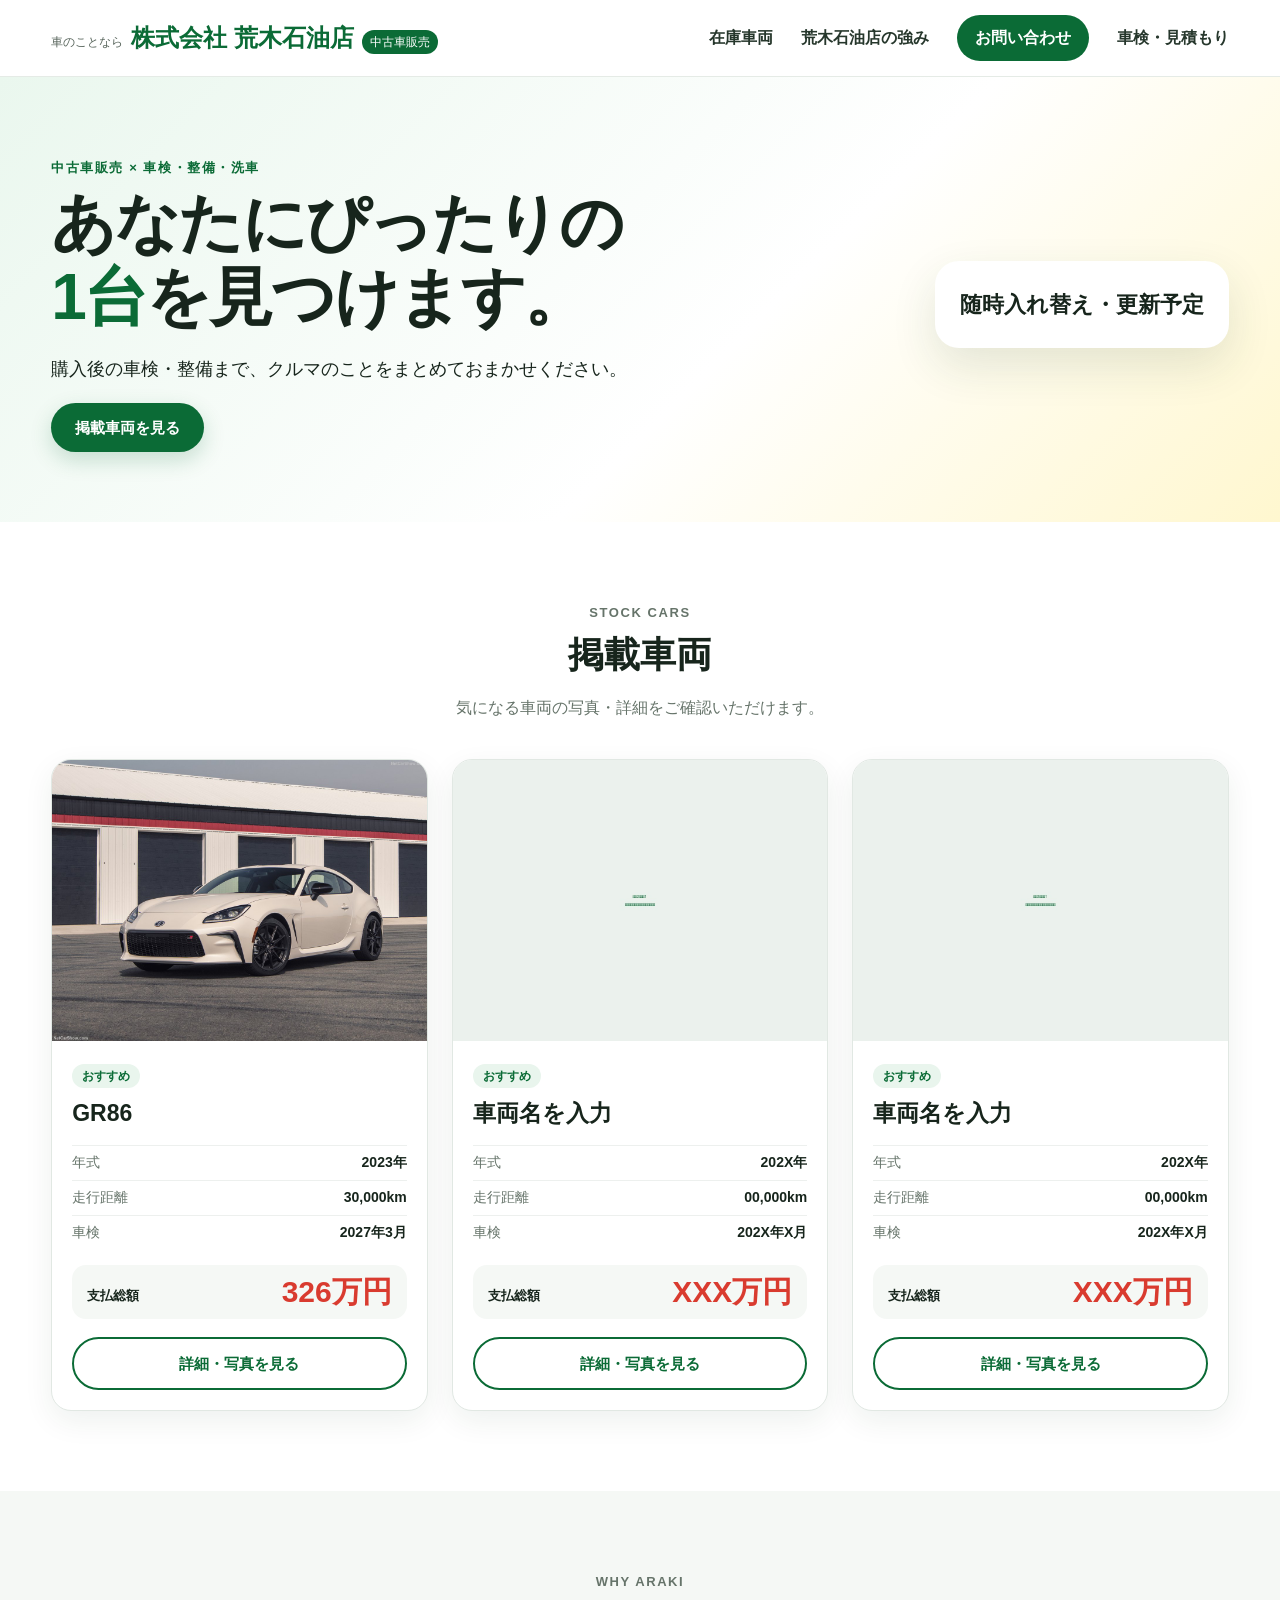
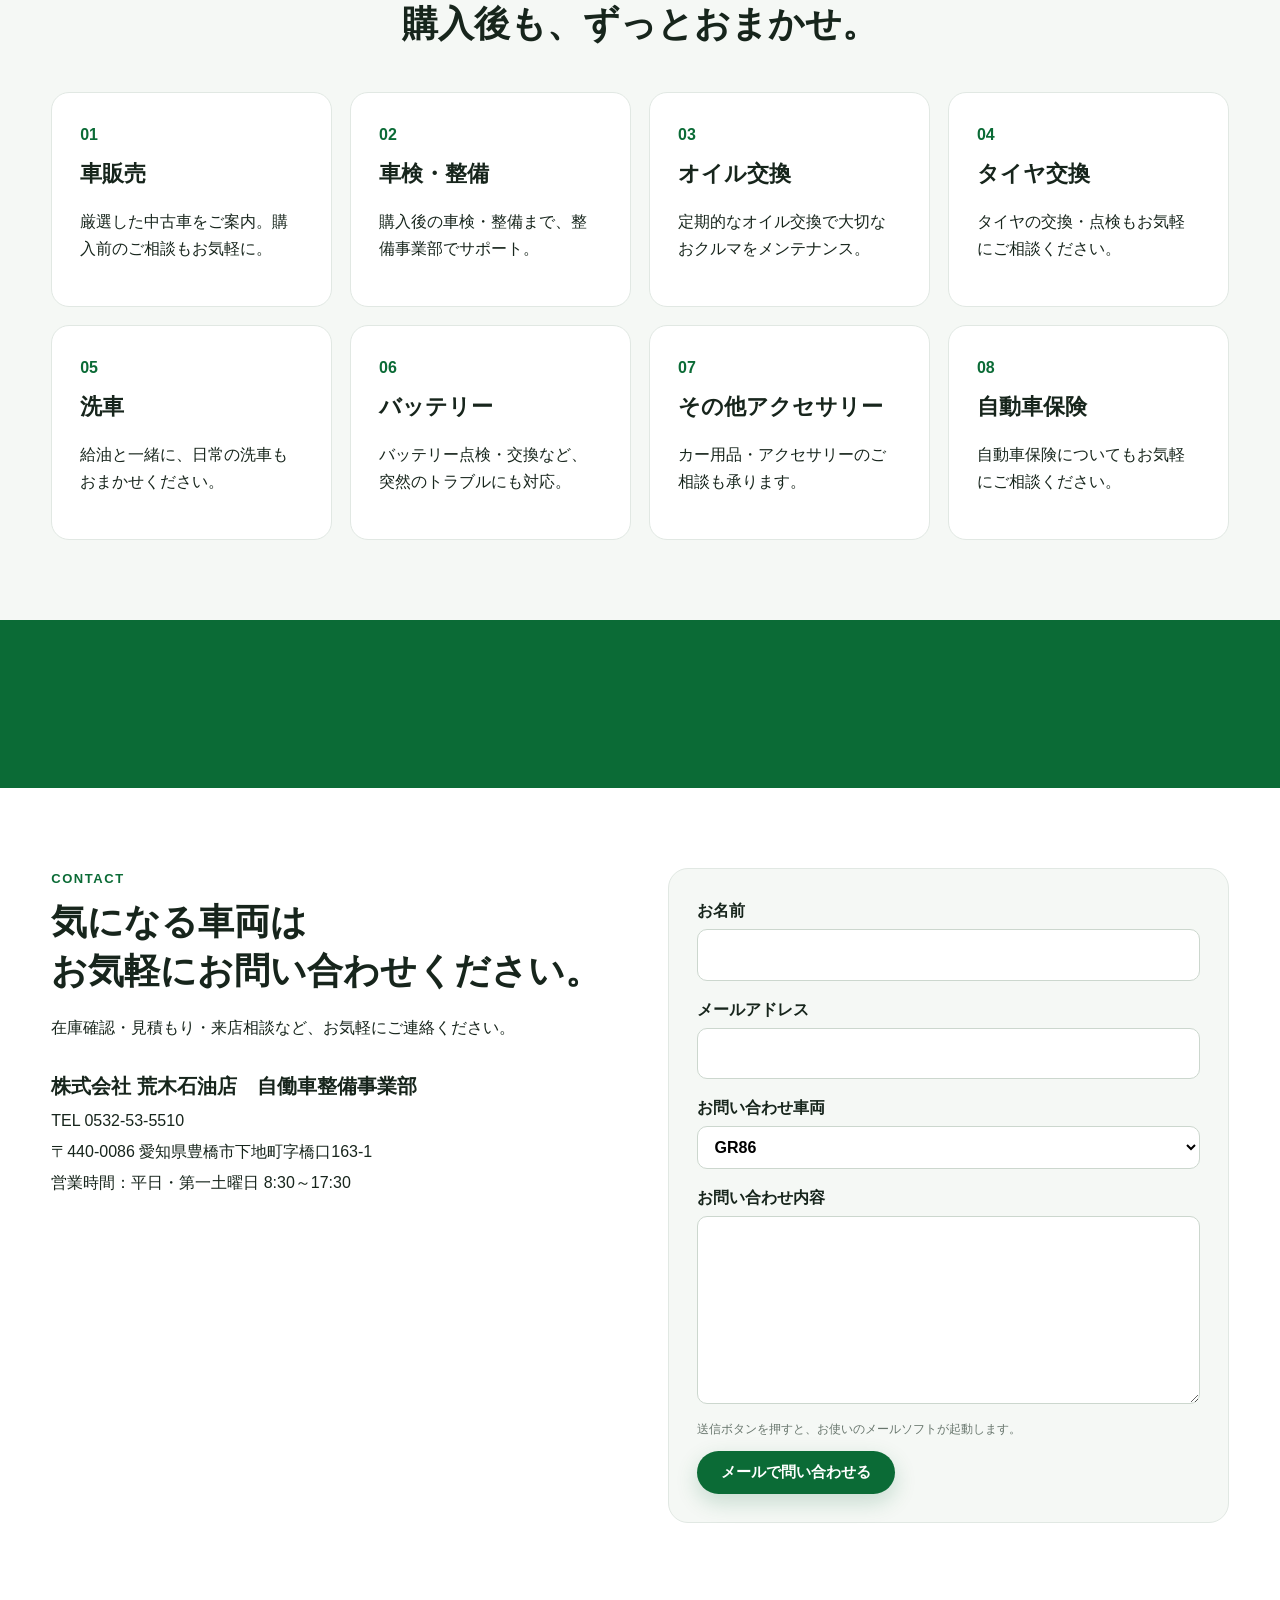
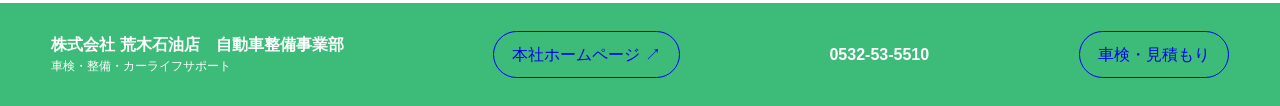
==== index.html @ 1c400ca4 "Add files via upload" ====
<!DOCTYPE html>
<html lang="ja">
<head>
  <meta charset="UTF-8">
  <meta name="viewport" content="width=device-width, initial-scale=1.0">
  <meta name="description" content="株式会社荒木石油店の中古車販売ページ。厳選した中古車を掲載しています。">
  <title>中古車販売｜株式会社荒木石油店</title>
  <link rel="stylesheet" href="style.css">

<style>
/* フッター調整 */
.site-footer .footer-inner {
  display: flex;
  align-items: center;
  justify-content: space-between;
  gap: 24px;
  flex-wrap: wrap;
}
.site-footer .footer-company {
  display: flex;
  flex-direction: column;
  line-height: 1.25;
}
.site-footer .footer-company strong { font-size: 16px; }
.site-footer .footer-company small {
  margin-top: 4px;
  font-size: 12px;
}
.site-footer .footer-link {
  display: inline-flex;
  align-items: center;
  justify-content: center;
  padding: 9px 18px;
  border: 1px solid currentColor;
  border-radius: 999px;
  text-decoration: none;
  white-space: nowrap;
}
.site-footer .footer-tel {
  white-space: nowrap;
  font-weight: 600;
}
@media (max-width: 700px) {
  .site-footer .footer-inner {
    flex-direction: column;
    align-items: stretch;
    text-align: center;
  }
  .site-footer .footer-company { align-items: center; }
  .site-footer .footer-link,
  .site-footer .footer-tel { align-self: center; }
}
</style>

</head>
<body>
<header class="site-header">
  <div class="container header-inner">
    <a class="logo" href="#top">
      <span class="logo-small">車のことなら</span>
      <strong>株式会社 荒木石油店</strong>
      <span class="logo-sub">中古車販売</span>
    </a>
    <nav class="nav">
      <a href="#cars">在庫車両</a>
      <a href="#about">荒木石油店の強み</a>
      <a href="#contact" class="nav-cta">お問い合わせ</a>
      <a class="footer-link"  href="syaken/index.html">車検・見積もり</a>
    </nav>
  </div>
</header>

<main id="top">
  <section class="hero">
    <div class="container hero-inner">
      <div>
        <p class="eyebrow">中古車販売 × 車検・整備・洗車</p>
        <h1>あなたにぴったりの<br><span>1台</span>を見つけます。</h1>
        <p class="hero-text">購入後の車検・整備まで、クルマのことをまとめておまかせください。</p>
        <a class="button button-primary" href="#cars">掲載車両を見る</a>
      </div>
      <div class="hero-card">
       
        <div>
          <strong>随時入れ替え・更新予定</strong>
        </div>
      </div>
    </div>
  </section>

  <section id="cars" class="section">
    <div class="container">
      <div class="section-heading">
        <p class="eyebrow">STOCK CARS</p>
        <h2>掲載車両</h2>
        <p>気になる車両の写真・詳細をご確認いただけます。</p>
      </div>

      <div class="car-grid">
        <!-- 車両1 -->
        <article class="car-card">
          <div class="car-image"><img src="images/car01_01.jpg" alt="車両1 外観"></div>
          <div class="car-body">
            <p class="car-status">おすすめ</p>
            <h3>GR86</h3>
            <dl class="spec-mini">
              <div><dt>年式</dt><dd>2023年</dd></div>
              <div><dt>走行距離</dt><dd>30,000km</dd></div>
              <div><dt>車検</dt><dd>2027年3月</dd></div>
            </dl>
            <div class="price-box">
              <span>支払総額</span>
              <strong>326万円</strong>
            </div>
            <a class="button button-outline" href="cars/car01.html">詳細・写真を見る</a>
          </div>
        </article>

        <!-- 車両2 -->
        <article class="car-card">
          <div class="car-image"><img src="images/car02_01.jpg" alt="車両2 外観"></div>
          <div class="car-body">
            <p class="car-status">おすすめ</p>
            <h3>車両名を入力</h3>
            <dl class="spec-mini">
              <div><dt>年式</dt><dd>202X年</dd></div>
              <div><dt>走行距離</dt><dd>00,000km</dd></div>
              <div><dt>車検</dt><dd>202X年X月</dd></div>
            </dl>
            <div class="price-box">
              <span>支払総額</span>
              <strong>XXX万円</strong>
            </div>
            <a class="button button-outline" href="cars/car02.html">詳細・写真を見る</a>
          </div>
        </article>

        <!-- 車両3 -->
        <article class="car-card">
          <div class="car-image"><img src="images/car03_01.jpg" alt="車両3 外観"></div>
          <div class="car-body">
            <p class="car-status">おすすめ</p>
            <h3>車両名を入力</h3>
            <dl class="spec-mini">
              <div><dt>年式</dt><dd>202X年</dd></div>
              <div><dt>走行距離</dt><dd>00,000km</dd></div>
              <div><dt>車検</dt><dd>202X年X月</dd></div>
            </dl>
            <div class="price-box">
              <span>支払総額</span>
              <strong>XXX万円</strong>
            </div>
            <a class="button button-outline" href="cars/car03.html">詳細・写真を見る</a>
          </div>
        </article>
      </div>
    </div>
  </section>

  <section id="about" class="section section-soft">
    <div class="container">
      <div class="section-heading">
        <p class="eyebrow">WHY ARAKI</p>
        <h2>購入後も、ずっとおまかせ。</h2>
      </div>
      <div class="feature-grid">
        <div class="feature"><span>01</span><h3>車販売</h3><p>厳選した中古車をご案内。購入前のご相談もお気軽に。</p></div>
        <div class="feature"><span>02</span><h3>車検・整備</h3><p>購入後の車検・整備まで、整備事業部でサポート。</p></div>
        <div class="feature"><span>03</span><h3>オイル交換</h3><p>定期的なオイル交換で大切なおクルマをメンテナンス。</p></div>
        <div class="feature"><span>04</span><h3>タイヤ交換</h3><p>タイヤの交換・点検もお気軽にご相談ください。</p></div>
        <div class="feature"><span>05</span><h3>洗車</h3><p>給油と一緒に、日常の洗車もおまかせください。</p></div>
        <div class="feature"><span>06</span><h3>バッテリー</h3><p>バッテリー点検・交換など、突然のトラブルにも対応。</p></div>
        <div class="feature"><span>07</span><h3>その他アクセサリー</h3><p>カー用品・アクセサリーのご相談も承ります。</p></div>
        <div class="feature"><span>08</span><h3>自動車保険</h3><p>自動車保険についてもお気軽にご相談ください。</p></div>
      </div>
    </div>
  </section>

  <section class="section gallery-guide">
    <div class="container gallery-guide-inner">
      <div>
        <p class="eyebrow"></p>
        
      </div>
      
    </div>
  </section>

  <section id="contact" class="section contact-section">
    <div class="container contact-grid">
      <div>
        <p class="eyebrow">CONTACT</p>
        <h2>気になる車両は<br>お気軽にお問い合わせください。</h2>
        <p>在庫確認・見積もり・来店相談など、お気軽にご連絡ください。</p>
        <div class="contact-info">
          <strong>株式会社 荒木石油店　自働車整備事業部</strong>
          <span>TEL 0532-53-5510</span>
          <span>〒440-0086 愛知県豊橋市下地町字橋口163-1</span>
          <span>営業時間：平日・第一土曜日 8:30～17:30</span>
        </div>
      </div>

      <form id="contactForm" class="contact-form">
        <label>お名前<input name="name" required></label>
        <label>メールアドレス<input type="email" name="email" required></label>
        <label>お問い合わせ車両
          <select name="car">
            <option>GR86</option><option>車両2</option><option>車両3</option>
            <option>その他・未定</option>
          </select>
        </label>
        <label>お問い合わせ内容<textarea name="message" rows="6" required></textarea></label>
        <p class="form-note">送信ボタンを押すと、お使いのメールソフトが起動します。</p>
        <button class="button button-primary" type="submit">メールで問い合わせる</button>
      </form>
    </div>
  </section>
</main>

<footer class="site-footer">
  <div class="container footer-inner">
    <div class="footer-company">
      <strong>株式会社 荒木石油店　自動車整備事業部</strong>
      <small>車検・整備・カーライフサポート</small>
    </div>

    <a class="footer-link" href="https://www.araki-g.jp/" target="_blank" rel="noopener noreferrer">
      本社ホームページ ↗
    </a>

    <span class="footer-tel">0532-53-5510</span>

    <a class="footer-link" href="syaken/index.html">
      車検・見積もり
    </a>
  </div>
</footer>
<script src="script.js"></script>
</body>
</html>
---- style.css ----
*{box-sizing:border-box}html{scroll-behavior:smooth}body{margin:0;font-family:-apple-system,BlinkMacSystemFont,"Noto Sans JP","Yu Gothic",Meiryo,sans-serif;color:#17251c;background:#fff;line-height:1.7}.container{width:min(1180px,92%);margin:auto}.site-header{position:sticky;top:0;z-index:20;background:rgba(255,255,255,.96);border-bottom:1px solid #e5ebe6}.header-inner{height:76px;display:flex;align-items:center;justify-content:space-between}.logo{display:flex;align-items:baseline;gap:8px;color:#0b6b36;text-decoration:none}.logo-small{font-size:12px;color:#59665d}.logo strong{font-size:24px}.logo-sub{font-size:12px;background:#0b6b36;color:#fff;padding:2px 8px;border-radius:999px}.nav{display:flex;gap:28px;align-items:center}.nav a{text-decoration:none;color:#26372c;font-weight:700}.nav-cta{background:#0b6b36;color:#fff!important;padding:9px 18px;border-radius:999px}.hero{background:linear-gradient(135deg,#eaf7ee 0%,#fff 58%,#fff7cf 100%);padding:80px 0 70px}.hero-inner{display:flex;align-items:center;justify-content:space-between;gap:40px}.eyebrow{color:#0b6b36;font-weight:800;letter-spacing:.12em;font-size:13px;margin:0 0 8px}.hero h1{font-size:clamp(38px,5vw,68px);line-height:1.15;margin:0 0 20px;letter-spacing:-.04em}.hero h1 span{color:#0b6b36}.hero-text{font-size:18px;max-width:600px}.button{display:inline-block;border:0;border-radius:999px;padding:12px 24px;font-weight:800;text-decoration:none;cursor:pointer;font-size:15px}.button-primary{background:#0b6b36;color:#fff;box-shadow:0 8px 22px rgba(11,107,54,.2)}.button-outline{color:#0b6b36;border:2px solid #0b6b36;width:100%;text-align:center;margin-top:18px}.hero-card{min-width:290px;background:#fff;border-radius:24px;padding:25px;display:flex;align-items:center;gap:20px;box-shadow:0 18px 45px rgba(31,67,45,.12)}.hero-number{font-size:90px;line-height:.9;font-weight:900;color:#0b6b36}.hero-card strong{font-size:22px}.section{padding:80px 0}.section-heading{text-align:center;margin-bottom:38px}.section-heading h2{font-size:36px;margin:0 0 8px}.section-heading p{margin:0;color:#66746a}.car-grid{display:grid;grid-template-columns:repeat(3,1fr);gap:24px}.car-card{border:1px solid #e1e8e3;border-radius:20px;overflow:hidden;background:#fff;box-shadow:0 10px 30px rgba(20,50,30,.07)}.car-image{aspect-ratio:4/3;background:#edf2ee;overflow:hidden}.car-image img{width:100%;height:100%;object-fit:cover;display:block}.car-body{padding:20px}.car-status{display:inline-block;margin:0 0 6px;background:#e9f5ed;color:#0b6b36;border-radius:999px;padding:2px 10px;font-size:12px;font-weight:800}.car-body h3{font-size:23px;margin:0 0 12px}.spec-mini{display:grid;gap:0;margin:0}.spec-mini div{display:flex;justify-content:space-between;border-top:1px solid #edf0ee;padding:5px 0;font-size:14px}.spec-mini dt{color:#66746a}.spec-mini dd{margin:0;font-weight:700}.price-box{margin-top:15px;padding:12px 15px;border-radius:14px;background:#f5f8f5;display:flex;align-items:end;justify-content:space-between}.price-box span{font-size:13px;font-weight:700}.price-box strong{font-size:30px;line-height:1;color:#d93b2f}.section-soft{background:#f5f8f5}.feature-grid{display:grid;grid-template-columns:repeat(4,1fr);gap:18px}.feature{background:#fff;border-radius:18px;padding:28px;border:1px solid #e1e8e3}.feature span{font-weight:900;color:#0b6b36}.feature h3{font-size:22px;margin:6px 0}.gallery-guide{background:#0b6b36;color:#fff}.gallery-guide .eyebrow{color:#d8f2df}.gallery-guide p{color:#e4f1e7}.gallery-guide-inner{display:flex;align-items:center;justify-content:space-between;gap:40px}.gallery-guide h2{font-size:36px;margin:0}.gallery-guide-inner>div:first-child{max-width:720px}.photo-count{width:160px;height:160px;border-radius:50%;background:#fff;color:#0b6b36;display:flex;flex-direction:column;align-items:center;justify-content:center;flex:none}.photo-count strong{font-size:48px;line-height:1}.photo-count span{font-size:12px;font-weight:800}.contact-section{background:#fff}.contact-grid{display:grid;grid-template-columns:1fr 1fr;gap:55px;align-items:start}.contact-grid h2{font-size:36px;line-height:1.35;margin:0 0 18px}.contact-info{margin-top:28px;display:grid;gap:4px}.contact-info strong{font-size:20px}.contact-form{padding:28px;background:#f5f8f5;border-radius:20px;border:1px solid #e1e8e3}.contact-form label{display:grid;gap:5px;font-weight:700;margin-bottom:15px}.contact-form input,.contact-form select,.contact-form textarea{font:inherit;padding:11px 13px;border:1px solid #ccd7ce;border-radius:10px;background:#fff}.contact-form textarea{resize:vertical}.form-note{font-size:12px;color:#68766d}.site-footer{background:#3dbb78;color:#fff;padding:28px 0}.footer-inner{display:flex;justify-content:space-between;gap:20px;align-items:center}@media(max-width:1050px){.feature-grid{grid-template-columns:repeat(2,1fr)}}@media(max-width:850px){.nav{display:none}.hero-inner,.gallery-guide-inner{flex-direction:column;align-items:flex-start}.hero-card{width:100%}.car-grid,.feature-grid,.contact-grid{grid-template-columns:1fr}.section{padding:60px 0}.contact-grid{gap:30px}.gallery-guide-inner{align-items:flex-start}.photo-count{align-self:center}}
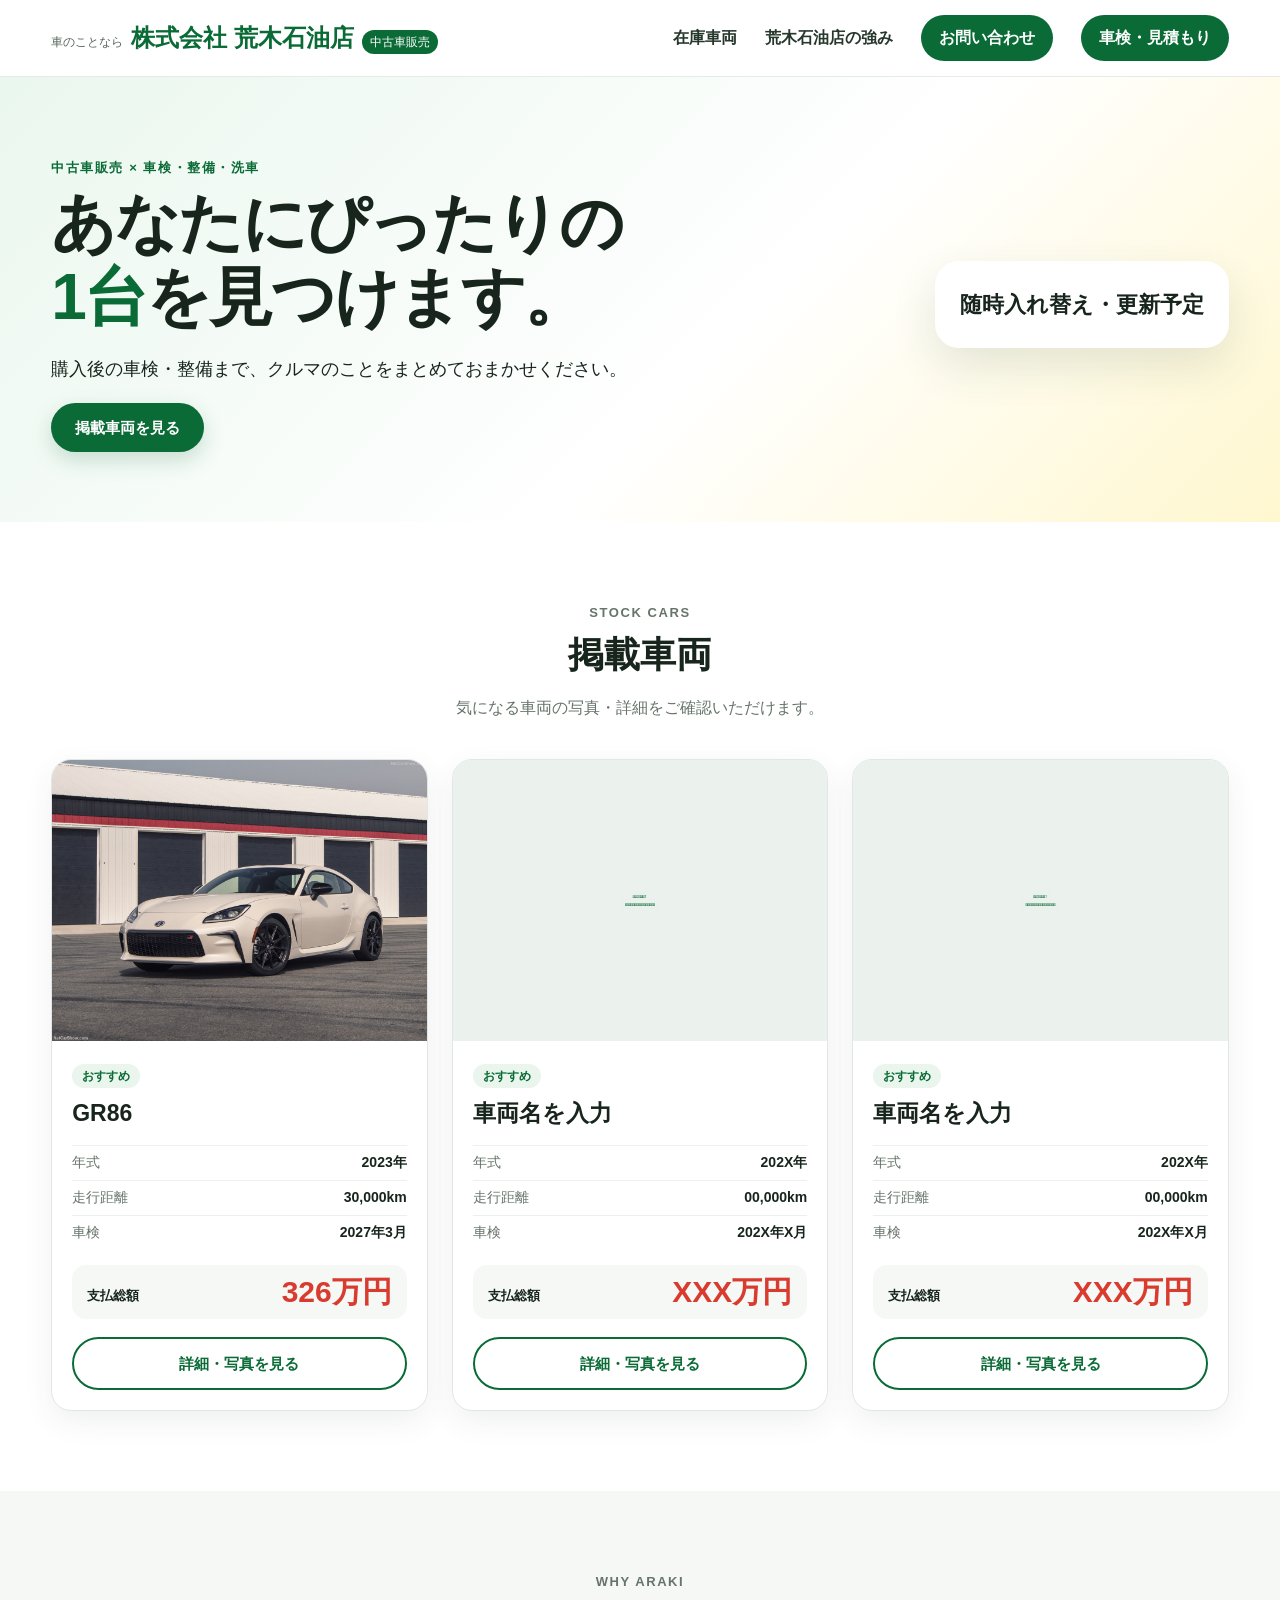
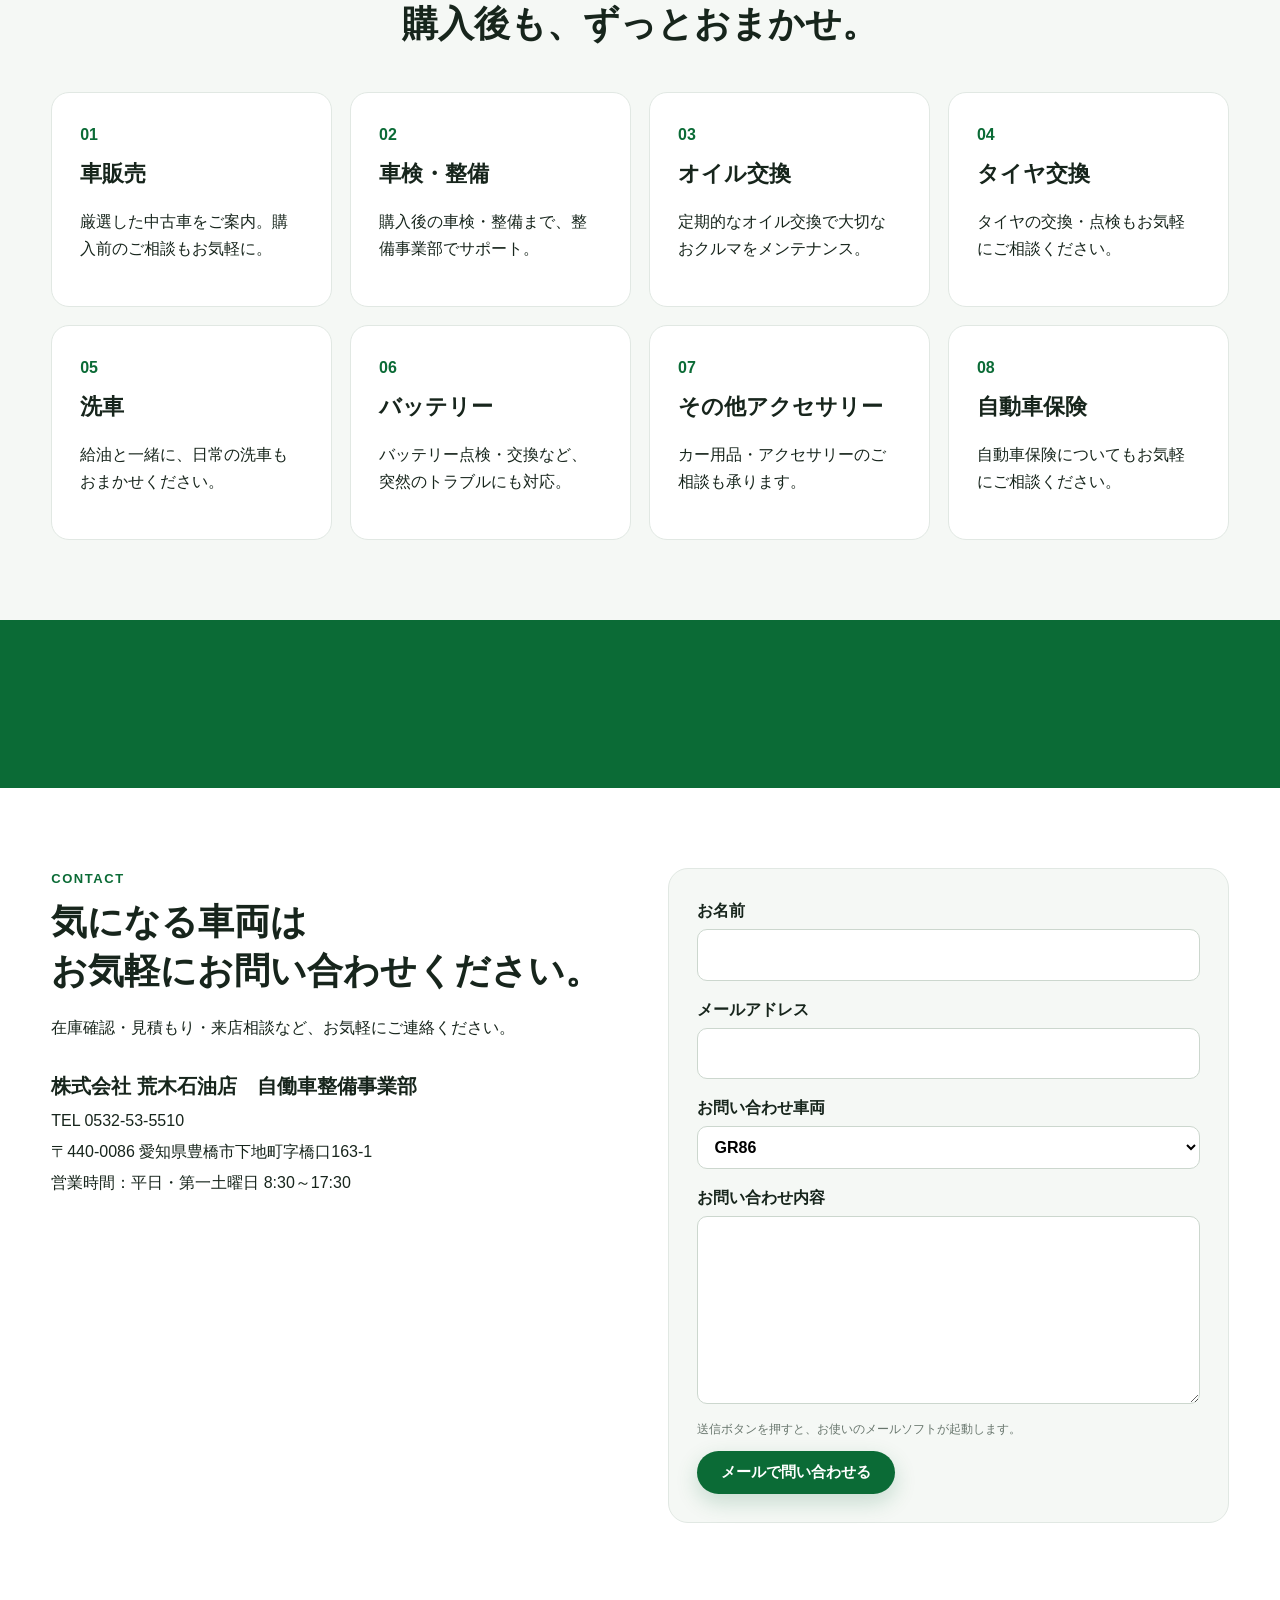
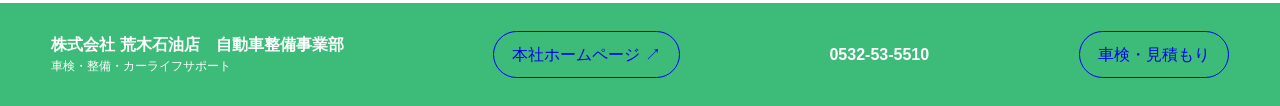
==== commit 7c215ae5: "Add files via upload" ====
--- a/index.html
+++ b/index.html
@@ -65,7 +65,7 @@
       <a href="#cars">在庫車両</a>
       <a href="#about">荒木石油店の強み</a>
       <a href="#contact" class="nav-cta">お問い合わせ</a>
-      <a class="footer-link"  href="syaken/index.html">車検・見積もり</a>
+      <a href="syaken/index.html" class="nav-cta">車検・見積もり</a>
     </nav>
   </div>
 </header>
